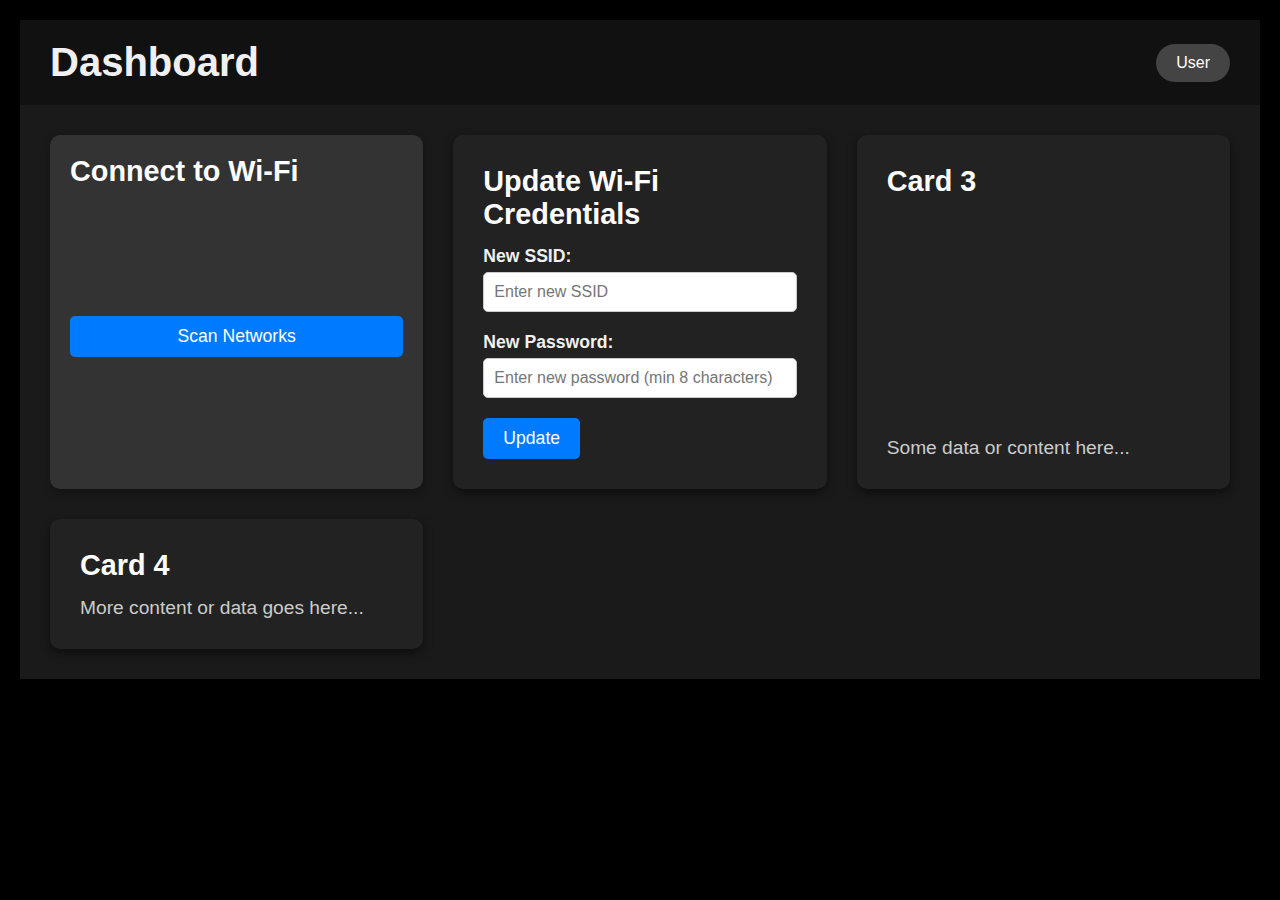
==== data/dashboard.html @ 9766be72 "v01" ====
<!DOCTYPE html>
<html lang="en">
  <head>
    <meta charset="UTF-8" />
    <meta name="viewport" content="width=device-width, initial-scale=1.0" />
    <title>Fancy Dashboard with Wi-Fi Connector</title>
    <style>
      * {
        margin: 0;
        padding: 0;
        box-sizing: border-box;
        font-family: Arial, sans-serif;
      }

      body {
        background-color: #000;
        color: #fff;
        padding: 20px;
        transition: background-color 0.5s ease;
      }

      h1 {
        color: #f0f0f0;
        text-align: left;
        font-size: 2.5rem;
        margin-bottom: 20px;
        animation: fadeIn 1s ease-out;
      }

      .wrapper {
        display: flex;
        flex-direction: column;
      }

      .header {
        display: flex;
        justify-content: space-between;
        align-items: center;
        padding: 20px 30px;
        background-color: #111;
        position: sticky;
        top: 0;
        z-index: 100;
      }

      .header h1 {
        font-size: 2.5em;
        margin: 0;
      }

      .user-info {
        padding: 10px 20px;
        background-color: #444;
        border-radius: 30px;
        cursor: pointer;
        transition: transform 0.3s ease, background-color 0.3s ease;
      }

      .user-info:hover {
        transform: translateY(-5px);
        background-color: #555;
      }

      .content {
        padding: 30px;
        background-color: #1a1a1a;
        flex: 1;
      }

      .cards {
        display: grid;
        grid-template-columns: repeat(auto-fit, minmax(300px, 1fr));
        gap: 30px;
      }

      .card {
        background-color: #222;
        padding: 30px;
        border-radius: 10px;
        box-shadow: 0 4px 10px rgba(0, 0, 0, 0.5);
        transition: transform 0.3s ease, background-color 0.3s ease;
        display: flex;
        flex-direction: column;
        justify-content: space-between;
      }

      .card:hover {
        transform: translateY(-10px);
        background-color: #333;
      }

      .card h3 {
        font-size: 1.8em;
        margin-bottom: 15px;
      }

      .card p {
        font-size: 1.2em;
        color: #ccc;
      }

      /* Wi-Fi form styles in Card 1 */
      .wifi-card {
        background-color: #333;
        padding: 20px;
        border-radius: 10px;
        box-shadow: 0 4px 10px rgba(0, 0, 0, 0.3);
        transition: transform 0.3s ease, background-color 0.3s ease;
      }

      .wifi-card:hover {
        transform: translateY(-5px);
        background-color: #444;
      }

      button {
        background-color: #007bff;
        color: #fff;
        border: none;
        padding: 10px 20px;
        border-radius: 5px;
        cursor: pointer;
        font-size: 1.1rem;
        transition: background-color 0.3s ease;
      }

      button:hover {
        background-color: #0056b3;
      }

      .form-group {
        margin-bottom: 20px;
      }

      .form-group label {
        display: block;
        margin-bottom: 5px;
        font-weight: bold;
        color: #f0f0f0;
        font-size: 1.1rem;
      }

      .form-group input {
        width: 100%;
        padding: 10px;
        border: 1px solid #ccc;
        border-radius: 5px;
        font-size: 1rem;
        box-sizing: border-box;
        transition: transform 0.3s ease;
      }

      .form-group input:focus {
        outline: none;
        border-color: #007bff;
      }

      .error-message {
        color: red;
        font-size: 14px;
        margin-top: 10px;
        display: none;
      }

      .loading {
        display: none;
        margin-top: 20px;
        text-align: center;
      }

      .loading-spinner {
        border: 4px solid #f3f3f3;
        border-top: 4px solid #3498db;
        border-radius: 50%;
        width: 30px;
        height: 30px;
        animation: spin 1s linear infinite;
        margin: 0 auto;
      }

      @keyframes spin {
        0% {
          transform: rotate(0deg);
        }
        100% {
          transform: rotate(360deg);
        }
      }

      /* Animation for page elements */
      @keyframes fadeIn {
        0% {
          opacity: 0;
          transform: translateY(-30px);
        }
        100% {
          opacity: 1;
          transform: translateY(0);
        }
      }

      @keyframes slideIn {
        0% {
          opacity: 0;
          transform: translateY(10px);
        }
        100% {
          opacity: 1;
          transform: translateY(0);
        }
      }

      @media screen and (max-width: 768px) {
        .header {
          flex-direction: column;
          text-align: center;
        }

        .header h1 {
          font-size: 2em;
        }

        .user-info {
          margin-top: 15px;
        }

        .cards {
          grid-template-columns: 1fr;
        }

        .content {
          padding: 20px;
        }
      }

      @media screen and (max-width: 480px) {
        .header h1 {
          font-size: 1.8em;
        }

        .user-info {
          font-size: 1em;
          padding: 8px 16px;
        }

        .card {
          padding: 20px;
        }

        .card h3 {
          font-size: 1.5em;
        }

        .card p {
          font-size: 1em;
        }
      }
    </style>
  </head>
  <body>
    <div class="wrapper">
      <header class="header">
        <h1>Dashboard</h1>
        <div class="user-info">
          <span>User</span>
        </div>
      </header>

      <main class="content">
        <section class="cards">
          <!-- Card 1: Wi-Fi Connector -->
          <div class="card wifi-card larger">
            <h3>Connect to Wi-Fi</h3>
            <button onclick="scanNetworks()">Scan Networks</button>
            <ul id="network-list"></ul>
          </div>

          <!-- Card 2: Update Wi-Fi Credentials -->
          <div class="card">
            <h3>Update Wi-Fi Credentials</h3>
            <form id="credentialsForm">
              <div class="form-group">
                <label for="ssid">New SSID:</label>
                <input type="text" id="ssid" name="ssid" placeholder="Enter new SSID" required />
              </div>
              <div class="form-group">
                <label for="password">New Password:</label>
                <input
                  type="password"
                  id="password"
                  name="password"
                  placeholder="Enter new password (min 8 characters)"
                  required
                  minlength="8"
                />
                <div class="error-message" id="passwordError">
                  Password must be at least 8 characters long.
                </div>
              </div>
              <button type="submit">Update</button>
            </form>
            <div class="loading" id="loading">
              <div class="loading-spinner"></div>
              <p>Updating credentials. Device will reset shortly...</p>
            </div>
          </div>

          <!-- Other cards -->
          <div class="card">
            <h3>Card 3</h3>
            <p>Some data or content here...</p>
          </div>
          <div class="card larger">
            <h3>Card 4</h3>
            <p>More content or data goes here...</p>
          </div>
        </section>
      </main>
    </div>

    <script>
      // Wi-Fi Connector Functions
      let currentOpen = null;

      function scanNetworks() {
        fetch("/scan")
          .then((response) => response.json())
          .then((data) => {
            const networkList = document.getElementById("network-list");
            networkList.innerHTML = ""; // Clear previous results
            data.forEach((network) => {
              const li = document.createElement("li");
              const networkItem = document.createElement("div");
              networkItem.classList.add("network-item");
              networkItem.innerHTML = `${network.ssid}`;

              const signalInfo = document.createElement("span");
              signalInfo.classList.add("signal-info");
              signalInfo.innerHTML = `(Signal: ${network.rssi} dBm)`;

              const passwordForm = document.createElement("div");
              passwordForm.classList.add("password-form");
              passwordForm.innerHTML = `
                <div class="form-group">
                  <label for="password-${network.ssid}">Password:</label>
                  <input type="password" id="password-${network.ssid}" />
                </div>
                <button onclick="connectToNetwork('${network.ssid}')">Connect</button>
              `;

              networkItem.appendChild(signalInfo);
              li.appendChild(networkItem);
              li.appendChild(passwordForm);
              li.onclick = (event) =>
                togglePasswordForm(event, network.ssid, li);

              networkList.appendChild(li);
            });
          })
          .catch((error) => console.error("Error fetching networks:", error));
      }

      function togglePasswordForm(event, ssid, li) {
        event.stopPropagation();
        const passwordForm = li.querySelector(".password-form");

        if (passwordForm.style.display === "block") {
          return;
        }

        if (currentOpen && currentOpen !== passwordForm) {
          currentOpen.style.display = "none";
        }

        passwordForm.style.display = "block";
        currentOpen = passwordForm;
      }

      function connectToNetwork(ssid) {
        const password = document.getElementById(`password-${ssid}`).value;

        fetch(
          "/connect?ssid=" +
            encodeURIComponent(ssid) +
            "&password=" +
            encodeURIComponent(password)
        )
          .then((response) => response.text())
          .then((message) => {
            alert(message);
          })
          .catch((error) =>
            console.error("Error connecting to network:", error)
          );
      }

      // Update Wi-Fi Credentials Form
      document.getElementById("credentialsForm").addEventListener("submit", function (event) {
        event.preventDefault();

        const password = document.getElementById("password").value;
        if (password.length < 8) {
          document.getElementById("passwordError").style.display = "block";
          return;
        } else {
          document.getElementById("passwordError").style.display = "none";
        }

        const confirmed = confirm("Are you sure you want to update the Wi-Fi credentials? The device will reset after updating.");
        if (!confirmed) return;

        document.getElementById("loading").style.display = "block";

        const ssid = document.getElementById("ssid").value;

        fetch("/update", {
          method: "POST",
          headers: {
            "Content-Type": "application/x-www-form-urlencoded",
          },
          body: `ssid=${encodeURIComponent(ssid)}&password=${encodeURIComponent(password)}`,
        })
          .then((response) => response.text())
          .then((data) => {
            alert(data);
            document.getElementById("loading").style.display = "none";
          })
          .catch((error) => {
            console.error("Error:", error);
            alert("Failed to update credentials. Please try again.");
            document.getElementById("loading").style.display = "none";
          });
      });
    </script>
  </body>
</html>
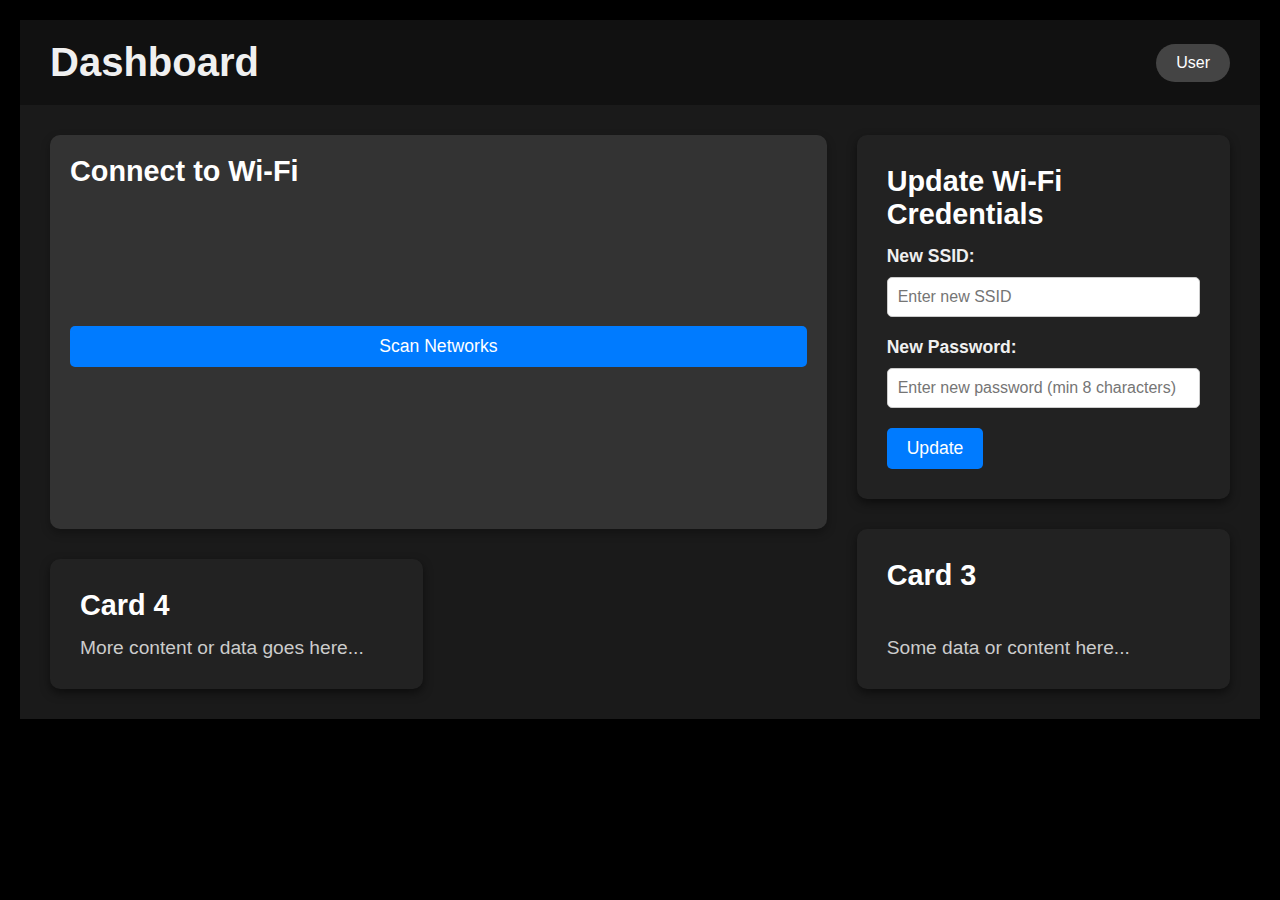
==== commit 59dc02c6: "v02" ====
--- a/data/dashboard.html
+++ b/data/dashboard.html
@@ -99,6 +99,22 @@
         color: #ccc;
       }
 
+      /* Explicitly define sizes for each card */
+      .card.larger {
+        grid-column: span 2;
+        grid-row: span 2;
+      }
+
+      .card.smaller {
+        grid-column: span 1;
+        grid-row: span 1;
+      }
+
+      .card.medium {
+        grid-column: span 1;
+        grid-row: span 2;
+      }
+
       /* Wi-Fi form styles in Card 1 */
       .wifi-card {
         background-color: #333;
@@ -134,7 +150,7 @@
 
       .form-group label {
         display: block;
-        margin-bottom: 5px;
+        margin-bottom: 10px;
         font-weight: bold;
         color: #f0f0f0;
         font-size: 1.1rem;
@@ -187,6 +203,51 @@
         }
       }
 
+      /* SSID List Styles */
+      #network-list {
+        max-height: 300px;
+        overflow-y: auto;
+        margin-top: 20px;
+        padding-right: 10px;
+      }
+
+      #network-list li {
+        background-color: #444;
+        padding: 15px;
+        border-radius: 10px;
+        margin-bottom: 10px;
+        display: flex;
+        justify-content: space-between;
+        align-items: center;
+        cursor: pointer;
+        transition: background-color 0.3s ease, transform 0.3s ease;
+        box-shadow: 0 4px 8px rgba(0, 0, 0, 0.2);
+      }
+
+      #network-list li:hover {
+        background-color: #555;
+        transform: translateY(-5px);
+      }
+
+      .network-item {
+        font-size: 1.1rem;
+        color: #fff;
+        font-weight: bold;
+      }
+
+      .signal-info {
+        color: #eeeeee;
+        font-size: 1rem;
+      }
+
+      .password-form {
+        display: none;
+        margin-top: 10px;
+        width: 100%;
+        box-sizing: border-box;
+        animation: slideIn 0.5s ease-out;
+      }
+
       /* Animation for page elements */
       @keyframes fadeIn {
         0% {
@@ -230,6 +291,13 @@
 
         .content {
           padding: 20px;
+        }
+
+        .card.larger,
+        .card.medium,
+        .card.smaller {
+          grid-column: span 1;
+          grid-row: span 1;
         }
       }
 
@@ -268,15 +336,15 @@
 
       <main class="content">
         <section class="cards">
-          <!-- Card 1: Wi-Fi Connector -->
+          <!-- Card 1: Wi-Fi Connector (Larger) -->
           <div class="card wifi-card larger">
             <h3>Connect to Wi-Fi</h3>
             <button onclick="scanNetworks()">Scan Networks</button>
             <ul id="network-list"></ul>
           </div>
 
-          <!-- Card 2: Update Wi-Fi Credentials -->
-          <div class="card">
+          <!-- Card 2: Update Wi-Fi Credentials (Smaller) -->
+          <div class="card smaller">
             <h3>Update Wi-Fi Credentials</h3>
             <form id="credentialsForm">
               <div class="form-group">
@@ -305,12 +373,14 @@
             </div>
           </div>
 
-          <!-- Other cards -->
-          <div class="card">
+          <!-- Card 3: Medium Size -->
+          <div class="card medium">
             <h3>Card 3</h3>
             <p>Some data or content here...</p>
           </div>
-          <div class="card larger">
+
+          <!-- Card 4: Smaller Size -->
+          <div class="card smaller">
             <h3>Card 4</h3>
             <p>More content or data goes here...</p>
           </div>
@@ -351,8 +421,18 @@
               networkItem.appendChild(signalInfo);
               li.appendChild(networkItem);
               li.appendChild(passwordForm);
-              li.onclick = (event) =>
-                togglePasswordForm(event, network.ssid, li);
+
+              // Add click event to the network item (not the entire li)
+              networkItem.onclick = (event) => {
+                event.stopPropagation();
+                togglePasswordForm(network.ssid, li);
+              };
+
+              // Prevent password input clicks from closing the form
+              const passwordInput = passwordForm.querySelector("input");
+              passwordInput.onclick = (event) => {
+                event.stopPropagation(); // Prevent the event from bubbling up to the li
+              };
 
               networkList.appendChild(li);
             });
@@ -360,19 +440,14 @@
           .catch((error) => console.error("Error fetching networks:", error));
       }
 
-      function togglePasswordForm(event, ssid, li) {
-        event.stopPropagation();
+      function togglePasswordForm(ssid, li) {
         const passwordForm = li.querySelector(".password-form");
-
-        if (passwordForm.style.display === "block") {
-          return;
-        }
 
         if (currentOpen && currentOpen !== passwordForm) {
           currentOpen.style.display = "none";
         }
 
-        passwordForm.style.display = "block";
+        passwordForm.style.display = passwordForm.style.display === "block" ? "none" : "block";
         currentOpen = passwordForm;
       }
 
@@ -427,10 +502,10 @@
           })
           .catch((error) => {
             console.error("Error:", error);
-            alert("Failed to update credentials. Please try again.");
-            document.getElementById("loading").style.display = "none";
-          });
-      });
+            alert("Failed to update credentials");
+      document.getElementById("loading").style.display = "none";
+    });
+});
     </script>
   </body>
 </html>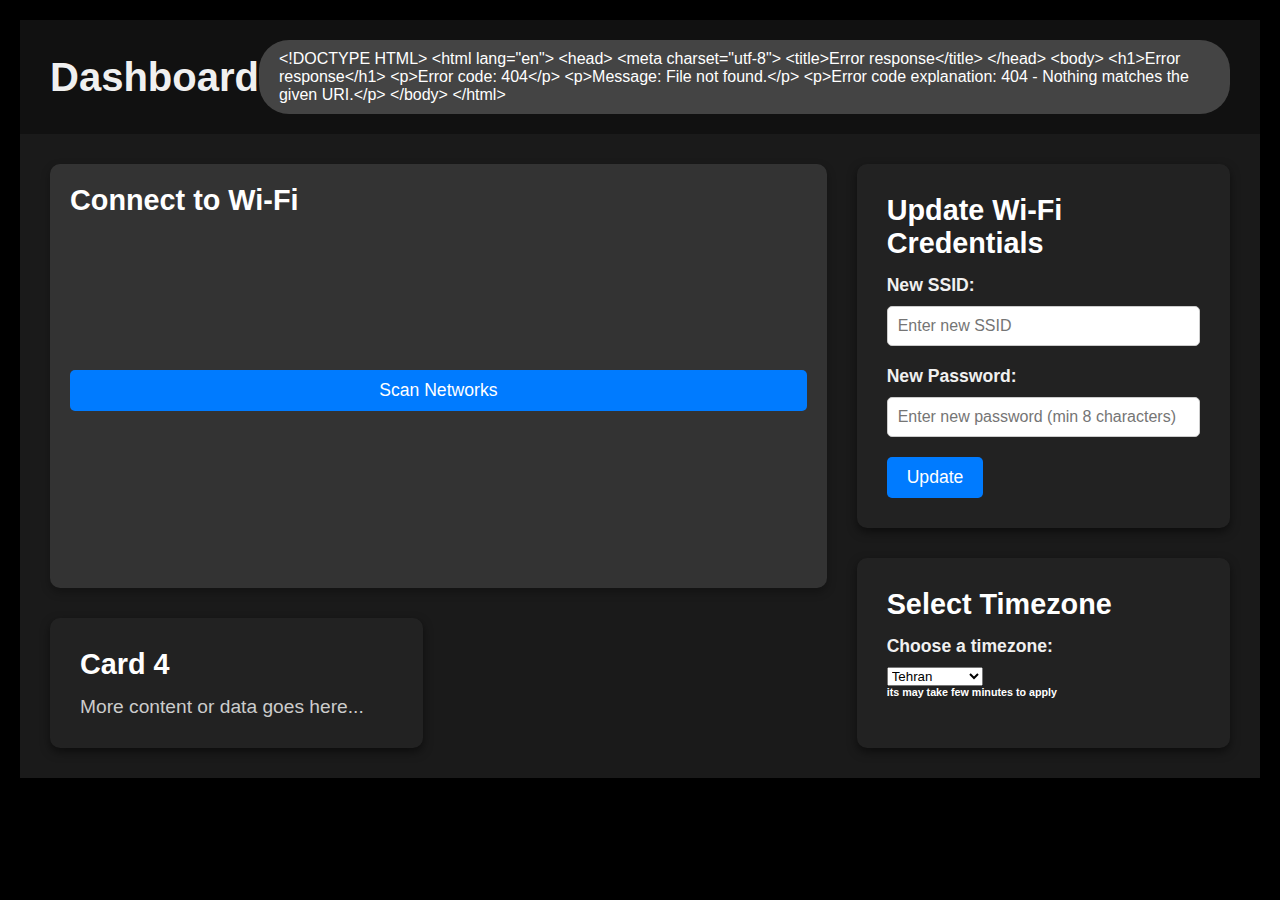
==== commit 418aa39c: "v03" ====
--- a/data/dashboard.html
+++ b/data/dashboard.html
@@ -322,6 +322,43 @@
         .card p {
           font-size: 1em;
         }
+        .forget-password-btn {
+          background-color: #ff4d4d;
+          color: #fff;
+          border: none;
+          padding: 10px 20px;
+          border-radius: 5px;
+          cursor: pointer;
+          font-size: 1rem;
+          transition: background-color 0.3s ease;
+          margin-top: 10px;
+        }
+
+        .forget-password-btn:hover {
+          background-color: #cc0000;
+        }
+        select {
+          width: 100%;
+          padding: 10px;
+          border: 1px solid #ccc;
+          border-radius: 5px;
+          background-color: #333;
+          color: #fff;
+          font-size: 1rem;
+          transition: all 0.3s ease;
+        }
+
+        select:focus {
+          outline: none;
+          border-color: #007bff;
+          box-shadow: 0 0 5px rgba(0, 123, 255, 0.5);
+        }
+
+        select:disabled {
+          background-color: #555;
+          color: #888;
+          cursor: not-allowed;
+        }
       }
     </style>
   </head>
@@ -329,8 +366,8 @@
     <div class="wrapper">
       <header class="header">
         <h1>Dashboard</h1>
-        <div class="user-info">
-          <span>User</span>
+        <div class="user-info" id="user-info">
+          <span id="connected-ssid">No Internet</span>
         </div>
       </header>
 
@@ -349,7 +386,13 @@
             <form id="credentialsForm">
               <div class="form-group">
                 <label for="ssid">New SSID:</label>
-                <input type="text" id="ssid" name="ssid" placeholder="Enter new SSID" required />
+                <input
+                  type="text"
+                  id="ssid"
+                  name="ssid"
+                  placeholder="Enter new SSID"
+                  required
+                />
               </div>
               <div class="form-group">
                 <label for="password">New Password:</label>
@@ -373,10 +416,25 @@
             </div>
           </div>
 
-          <!-- Card 3: Medium Size -->
+          <!-- Card 3: Timezone Selector -->
           <div class="card medium">
-            <h3>Card 3</h3>
-            <p>Some data or content here...</p>
+            <h3>Select Timezone</h3>
+            <div class="form-group">
+              <label for="timezone">Choose a timezone:</label>
+              <select
+                id="timezone"
+                name="timezone"
+                onchange="updateTimezone(this.value)"
+                disabled
+              >
+                <option value="Asia/Tehran" selected>Tehran</option>
+                <option value="America/Los_Angeles">Los Angeles</option>
+                <option value="Europe/Berlin">Berlin</option>
+                <option value="Asia/Tokyo">Tokyo</option>
+                <option value="Europe/London">London</option>
+              </select>
+              <h6>its may take few minutes to apply<h6>
+            </div>
           </div>
 
           <!-- Card 4: Smaller Size -->
@@ -391,7 +449,21 @@
     <script>
       // Wi-Fi Connector Functions
       let currentOpen = null;
-
+      let connectedSSID = ""; // Store the currently connected SSID
+
+      // Fetch the connected SSID on page load
+      fetch("/get-connected-ssid")
+        .then((response) => response.text())
+        .then((ssid) => {
+          connectedSSID = ssid;
+          document.getElementById("connected-ssid").textContent =
+            ssid || "No Internet";
+        })
+        .catch((error) =>
+          console.error("Error fetching connected SSID:", error)
+        );
+
+      // Function to scan networks
       function scanNetworks() {
         fetch("/scan")
           .then((response) => response.json())
@@ -410,13 +482,23 @@
 
               const passwordForm = document.createElement("div");
               passwordForm.classList.add("password-form");
-              passwordForm.innerHTML = `
-                <div class="form-group">
-                  <label for="password-${network.ssid}">Password:</label>
-                  <input type="password" id="password-${network.ssid}" />
-                </div>
-                <button onclick="connectToNetwork('${network.ssid}')">Connect</button>
-              `;
+
+              // Check if the network is the currently connected one
+              if (network.ssid === connectedSSID) {
+                // Show "Forget Password" button instead of password input
+                passwordForm.innerHTML = `
+                  <button class="forget-password-btn" onclick="forgetNetwork('${network.ssid}')">Forget Password</button>
+                `;
+              } else {
+                // Show password input for other networks
+                passwordForm.innerHTML = `
+                  <div class="form-group">
+                    <label for="password-${network.ssid}">Password:</label>
+                    <input type="password" id="password-${network.ssid}" />
+                  </div>
+                  <button onclick="connectToNetwork('${network.ssid}')">Connect</button>
+                `;
+              }
 
               networkItem.appendChild(signalInfo);
               li.appendChild(networkItem);
@@ -430,9 +512,11 @@
 
               // Prevent password input clicks from closing the form
               const passwordInput = passwordForm.querySelector("input");
-              passwordInput.onclick = (event) => {
-                event.stopPropagation(); // Prevent the event from bubbling up to the li
-              };
+              if (passwordInput) {
+                passwordInput.onclick = (event) => {
+                  event.stopPropagation(); // Prevent the event from bubbling up to the li
+                };
+              }
 
               networkList.appendChild(li);
             });
@@ -440,6 +524,7 @@
           .catch((error) => console.error("Error fetching networks:", error));
       }
 
+      // Function to toggle password form
       function togglePasswordForm(ssid, li) {
         const passwordForm = li.querySelector(".password-form");
 
@@ -447,10 +532,12 @@
           currentOpen.style.display = "none";
         }
 
-        passwordForm.style.display = passwordForm.style.display === "block" ? "none" : "block";
+        passwordForm.style.display =
+          passwordForm.style.display === "block" ? "none" : "block";
         currentOpen = passwordForm;
       }
 
+      // Function to connect to a network
       function connectToNetwork(ssid) {
         const password = document.getElementById(`password-${ssid}`).value;
 
@@ -463,49 +550,99 @@
           .then((response) => response.text())
           .then((message) => {
             alert(message);
+            location.reload(); // Reload the page to update the connected SSID
           })
           .catch((error) =>
             console.error("Error connecting to network:", error)
           );
       }
 
+      // Function to forget a network
+      function forgetNetwork(ssid) {
+        const confirmed = confirm(`Are you sure you want to forget "${ssid}"?`);
+        if (!confirmed) return;
+
+        fetch("/forget?ssid=" + encodeURIComponent(ssid))
+          .then((response) => response.text())
+          .then((message) => {
+            alert(message);
+            location.reload(); // Reload the page to update the connected SSID
+          })
+          .catch((error) => console.error("Error forgetting network:", error));
+      }
+
       // Update Wi-Fi Credentials Form
-      document.getElementById("credentialsForm").addEventListener("submit", function (event) {
-        event.preventDefault();
-
-        const password = document.getElementById("password").value;
-        if (password.length < 8) {
-          document.getElementById("passwordError").style.display = "block";
-          return;
-        } else {
-          document.getElementById("passwordError").style.display = "none";
-        }
-
-        const confirmed = confirm("Are you sure you want to update the Wi-Fi credentials? The device will reset after updating.");
-        if (!confirmed) return;
-
-        document.getElementById("loading").style.display = "block";
-
-        const ssid = document.getElementById("ssid").value;
-
-        fetch("/update", {
-          method: "POST",
-          headers: {
-            "Content-Type": "application/x-www-form-urlencoded",
-          },
-          body: `ssid=${encodeURIComponent(ssid)}&password=${encodeURIComponent(password)}`,
-        })
+      document
+        .getElementById("credentialsForm")
+        .addEventListener("submit", function (event) {
+          event.preventDefault();
+
+          const password = document.getElementById("password").value;
+          if (password.length < 8) {
+            document.getElementById("passwordError").style.display = "block";
+            return;
+          } else {
+            document.getElementById("passwordError").style.display = "none";
+          }
+
+          const confirmed = confirm(
+            "Are you sure you want to update the Wi-Fi credentials? The device will reset after updating."
+          );
+          if (!confirmed) return;
+
+          document.getElementById("loading").style.display = "block";
+
+          const ssid = document.getElementById("ssid").value;
+
+          fetch("/update", {
+            method: "POST",
+            headers: {
+              "Content-Type": "application/x-www-form-urlencoded",
+            },
+            body: `ssid=${encodeURIComponent(
+              ssid
+            )}&password=${encodeURIComponent(password)}`,
+          })
+            .then((response) => response.text())
+            .then((data) => {
+              alert(data);
+              document.getElementById("loading").style.display = "none";
+            })
+            .catch((error) => {
+              console.error("Error:", error);
+              alert("Failed to update credentials");
+              document.getElementById("loading").style.display = "none";
+            });
+        });
+      // Function to update the timezone
+      function updateTimezone(timezone) {
+        fetch("/set-timezone?timezone=" + encodeURIComponent(timezone))
           .then((response) => response.text())
-          .then((data) => {
-            alert(data);
-            document.getElementById("loading").style.display = "none";
+          .then((message) => {
+            alert(message);
           })
           .catch((error) => {
-            console.error("Error:", error);
-            alert("Failed to update credentials");
-      document.getElementById("loading").style.display = "none";
-    });
-});
+            console.error("Error updating timezone:", error);
+            alert("Failed to update timezone");
+          });
+      }
+
+      // Enable the dropdown if connected to the internet
+      function checkInternetAndEnableDropdown() {
+        fetch("/get-connected-ssid")
+          .then((response) => response.text())
+          .then((ssid) => {
+            if (ssid) {
+              document.getElementById("timezone").disabled = false;
+            }
+          })
+          .catch((error) => {
+            console.error("Error checking internet connection:", error);
+          });
+      }
+
+      // Check internet connection on page load
+      window.onload = checkInternetAndEnableDropdown;
     </script>
   </body>
-</html>+</html>
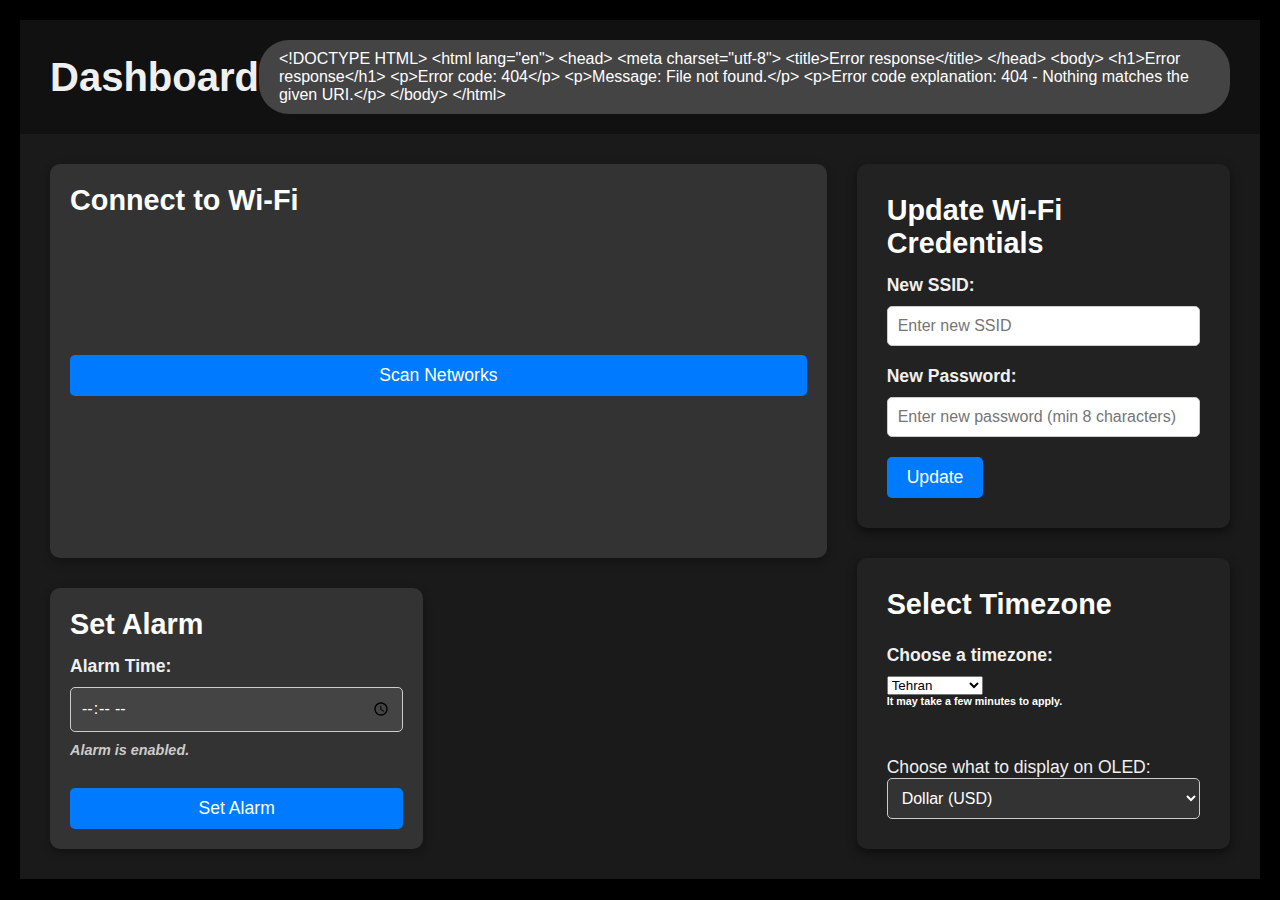
==== commit f8f620f3: "v3.9" ====
--- a/data/dashboard.html
+++ b/data/dashboard.html
@@ -358,6 +358,198 @@
           background-color: #555;
           color: #888;
           cursor: not-allowed;
+        }
+
+        /* Style for the new dropdown */
+        .display-item-dropdown {
+          margin-top: 20px;
+        }
+
+        .display-item-dropdown label {
+          font-size: 1.1rem;
+          color: #f0f0f0;
+          margin-bottom: 10px;
+        }
+
+        .display-item-dropdown select {
+          width: 100%;
+          padding: 10px;
+          border: 1px solid #ccc;
+          border-radius: 5px;
+          background-color: #333;
+          color: #fff;
+          font-size: 1rem;
+          transition: all 0.3s ease;
+        }
+
+        .display-item-dropdown select:focus {
+          outline: none;
+          border-color: #007bff;
+          box-shadow: 0 0 5px rgba(0, 123, 255, 0.5);
+        }
+
+        /* Style for the <h6> tag */
+        h6 {
+          font-size: 0.9rem;
+          color: #ccc;
+          margin-top: 10px;
+          font-style: italic;
+          transition: color 0.3s ease;
+        }
+
+        h6:hover {
+          color: #fff;
+        }
+      }
+      .alarm-card {
+        background-color: #333;
+        padding: 20px;
+        border-radius: 10px;
+        box-shadow: 0 4px 10px rgba(0, 0, 0, 0.3);
+        transition: transform 0.3s ease, background-color 0.3s ease;
+      }
+
+      .alarm-card:hover {
+        transform: translateY(-5px);
+        background-color: #444;
+      }
+
+      .alarm-card input[type="time"] {
+        width: 100%;
+        padding: 10px;
+        border: 1px solid #ccc;
+        border-radius: 5px;
+        background-color: #444;
+        color: #fff;
+        font-size: 1rem;
+        transition: all 0.3s ease;
+      }
+
+      .alarm-card input[type="time"]:focus {
+        outline: none;
+        border-color: #007bff;
+        box-shadow: 0 0 5px rgba(0, 123, 255, 0.5);
+      }
+
+      .alarm-card button {
+        margin-top: 10px;
+      }
+
+      .alarm-status {
+        font-size: 0.9rem;
+        color: #ccc;
+        margin-top: 10px;
+        font-style: italic;
+      }
+
+      .alarm-status.active {
+        color: #00ff00;
+      }
+
+      /* Alarm indicator */
+      .alarm-indicator {
+        position: fixed;
+        bottom: 20px;
+        right: 20px;
+        font-size: 1.5rem;
+        color: #00ff00;
+        display: none;
+      }
+
+      /* Style for the OLED dropdown */
+      .display-item-dropdown {
+        margin-top: 20px;
+      }
+
+      .display-item-dropdown label {
+        font-size: 1.1rem;
+        color: #f0f0f0;
+        margin-bottom: 10px;
+      }
+
+      .display-item-dropdown select {
+        width: 100%;
+        padding: 10px;
+        border: 1px solid #ccc;
+        border-radius: 5px;
+        background-color: #333;
+        color: #fff;
+        font-size: 1rem;
+        transition: all 0.3s ease;
+      }
+
+      .display-item-dropdown select:focus {
+        outline: none;
+        border-color: #007bff;
+        box-shadow: 0 0 5px rgba(0, 123, 255, 0.5);
+      }
+
+      /* Animation for page elements */
+      @keyframes fadeIn {
+        0% {
+          opacity: 0;
+          transform: translateY(-30px);
+        }
+        100% {
+          opacity: 1;
+          transform: translateY(0);
+        }
+      }
+
+      @keyframes slideIn {
+        0% {
+          opacity: 0;
+          transform: translateY(10px);
+        }
+        100% {
+          opacity: 1;
+          transform: translateY(0);
+        }
+      }
+
+      @media screen and (max-width: 768px) {
+        .header {
+          flex-direction: column;
+          text-align: center;
+        }
+
+        .header h1 {
+          font-size: 2em;
+        }
+
+        .user-info {
+          margin-top: 15px;
+        }
+
+        .cards {
+          grid-template-columns: 1fr;
+        }
+
+        .content {
+          padding: 20px;
+        }
+      }
+
+      @media screen and (max-width: 480px) {
+        .header h1 {
+          font-size: 1.8em;
+        }
+
+        .user-info {
+          font-size: 1em;
+          padding: 8px 16px;
+        }
+
+        .card {
+          padding: 20px;
+        }
+
+        .card h3 {
+          font-size: 1.5em;
+        }
+
+        .card p {
+          font-size: 1em;
         }
       }
     </style>
@@ -433,23 +625,56 @@
                 <option value="Asia/Tokyo">Tokyo</option>
                 <option value="Europe/London">London</option>
               </select>
-              <h6>its may take few minutes to apply<h6>
+              <h6>It may take a few minutes to apply.</h6>
+            </div>
+
+            <!-- New Dropdown for Display Item -->
+            <div class="display-item-dropdown">
+              <label for="display-item">Choose what to display on OLED:</label>
+              <select
+                id="display-item"
+                name="display-item"
+                onchange="updateDisplayItem(this.value)"
+              >
+                <option value="USD">Dollar (USD)</option>
+                <option value="IMCOIN">IMCOIN</option>
+                <option value="BTC">Bitcoin (BTC)</option>
+              </select>
             </div>
           </div>
 
-          <!-- Card 4: Smaller Size -->
-          <div class="card smaller">
-            <h3>Card 4</h3>
-            <p>More content or data goes here...</p>
+          <!-- Card 4: Alarm (Smaller) -->
+          <div class="card smaller alarm-card">
+            <h3>Set Alarm</h3>
+            <div class="form-group">
+              <label for="alarm-time">Alarm Time:</label>
+              <input
+                type="time"
+                id="alarm-time"
+                name="alarm-time"
+                required
+                disabled
+              />
+              <h6 class="alarm-status" id="alarm-status">
+                Alarm is disabled (no internet connection).
+              </h6>
+            </div>
+            <button id="set-alarm-btn" onclick="setAlarm()" disabled>
+              Set Alarm
+            </button>
           </div>
         </section>
       </main>
     </div>
 
+    <!-- Alarm indicator -->
+    <div class="alarm-indicator" id="alarm-indicator">🕒</div>
+
     <script>
       // Wi-Fi Connector Functions
       let currentOpen = null;
       let connectedSSID = ""; // Store the currently connected SSID
+      let alarmTime = ""; // Store the alarm time
 
       // Fetch the connected SSID on page load
       fetch("/get-connected-ssid")
@@ -458,10 +683,36 @@
           connectedSSID = ssid;
           document.getElementById("connected-ssid").textContent =
             ssid || "No Internet";
+
+          // Enable/disable timezone and alarm card based on internet connection
+          updateInternetDependentElements(ssid);
         })
         .catch((error) =>
           console.error("Error fetching connected SSID:", error)
         );
+
+      // Function to enable/disable timezone and alarm card based on internet connection
+      function updateInternetDependentElements(ssid) {
+        const timezoneDropdown = document.getElementById("timezone");
+        const alarmTimeInput = document.getElementById("alarm-time");
+        const setAlarmBtn = document.getElementById("set-alarm-btn");
+        const alarmStatus = document.getElementById("alarm-status");
+
+        if (ssid) {
+          // Enable timezone dropdown and alarm card
+          timezoneDropdown.disabled = false;
+          alarmTimeInput.disabled = false;
+          setAlarmBtn.disabled = false;
+          alarmStatus.textContent = "Alarm is enabled.";
+        } else {
+          // Disable timezone dropdown and alarm card
+          timezoneDropdown.disabled = true;
+          alarmTimeInput.disabled = true;
+          setAlarmBtn.disabled = true;
+          alarmStatus.textContent =
+            "Alarm is disabled (no internet connection).";
+        }
+      }
 
       // Function to scan networks
       function scanNetworks() {
@@ -614,6 +865,7 @@
               document.getElementById("loading").style.display = "none";
             });
         });
+
       // Function to update the timezone
       function updateTimezone(timezone) {
         fetch("/set-timezone?timezone=" + encodeURIComponent(timezone))
@@ -627,22 +879,52 @@
           });
       }
 
-      // Enable the dropdown if connected to the internet
-      function checkInternetAndEnableDropdown() {
+      // Function to update the display item
+      function updateDisplayItem(item) {
+        fetch("/set-display-item?item=" + encodeURIComponent(item))
+          .then((response) => response.text())
+          .then((message) => {
+            alert(message);
+          })
+          .catch((error) => {
+            console.error("Error updating display item:", error);
+            alert("Failed to update display item");
+          });
+      }
+
+      // Function to set the alarm
+      function setAlarm() {
+        const alarmTime = document.getElementById("alarm-time").value;
+        if (!alarmTime) {
+          alert("Please select a valid time for the alarm.");
+          return;
+        }
+
+        fetch("/set-alarm?time=" + encodeURIComponent(alarmTime))
+          .then((response) => response.text())
+          .then((message) => {
+            alert(message);
+            document.getElementById("alarm-status").textContent =
+              "Alarm set for " + alarmTime;
+            document.getElementById("alarm-status").classList.add("active");
+          })
+          .catch((error) => {
+            console.error("Error setting alarm:", error);
+            alert("Failed to set alarm.");
+          });
+      }
+
+      // Check internet connection on page load
+      window.onload = function () {
         fetch("/get-connected-ssid")
           .then((response) => response.text())
           .then((ssid) => {
-            if (ssid) {
-              document.getElementById("timezone").disabled = false;
-            }
+            updateInternetDependentElements(ssid);
           })
           .catch((error) => {
             console.error("Error checking internet connection:", error);
           });
-      }
-
-      // Check internet connection on page load
-      window.onload = checkInternetAndEnableDropdown;
+      };
     </script>
   </body>
 </html>
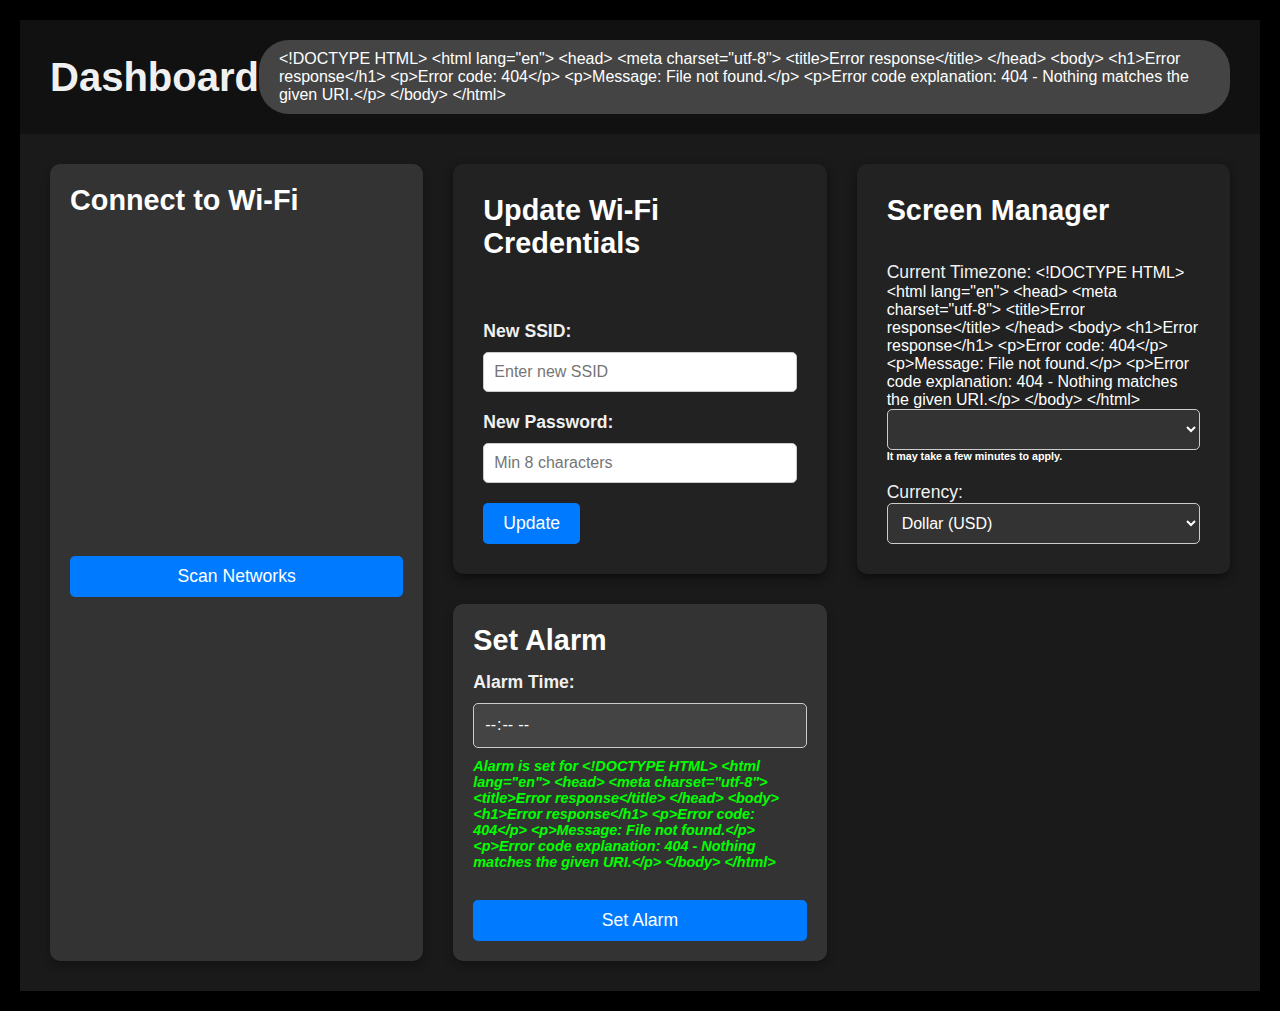
==== commit 7a02dbb1: "v4" ====
--- a/data/dashboard.html
+++ b/data/dashboard.html
@@ -392,7 +392,7 @@
         h6 {
           font-size: 0.9rem;
           color: #ccc;
-          margin-top: 10px;
+          margin-top: 20px;
           font-style: italic;
           transition: color 0.3s ease;
         }
@@ -566,7 +566,7 @@
       <main class="content">
         <section class="cards">
           <!-- Card 1: Wi-Fi Connector (Larger) -->
-          <div class="card wifi-card larger">
+          <div class="card wifi-card medium">
             <h3>Connect to Wi-Fi</h3>
             <button onclick="scanNetworks()">Scan Networks</button>
             <ul id="network-list"></ul>
@@ -592,7 +592,7 @@
                   type="password"
                   id="password"
                   name="password"
-                  placeholder="Enter new password (min 8 characters)"
+                  placeholder="Min 8 characters"
                   required
                   minlength="8"
                 />
@@ -609,17 +609,18 @@
           </div>
 
           <!-- Card 3: Timezone Selector -->
-          <div class="card medium">
-            <h3>Select Timezone</h3>
-            <div class="form-group">
-              <label for="timezone">Choose a timezone:</label>
+          <div class="card">
+            <h3>Screen Manager</h3>
+            <div class="display-item-dropdown">
+              <label for="timezone">Current Timezone:</label>
+              <span id="current-timezone">Fetching...</span>
               <select
                 id="timezone"
                 name="timezone"
                 onchange="updateTimezone(this.value)"
                 disabled
               >
-                <option value="Asia/Tehran" selected>Tehran</option>
+                <option value="Asia/Tehran">Tehran</option>
                 <option value="America/Los_Angeles">Los Angeles</option>
                 <option value="Europe/Berlin">Berlin</option>
                 <option value="Asia/Tokyo">Tokyo</option>
@@ -630,7 +631,7 @@
 
             <!-- New Dropdown for Display Item -->
             <div class="display-item-dropdown">
-              <label for="display-item">Choose what to display on OLED:</label>
+              <label for="display-item">Currency:</label>
               <select
                 id="display-item"
                 name="display-item"
@@ -667,29 +668,50 @@
       </main>
     </div>
 
-    <!-- Alarm indicator -->
-    <div class="alarm-indicator" id="alarm-indicator">🕒</div>
-
     <script>
       // Wi-Fi Connector Functions
       let currentOpen = null;
       let connectedSSID = ""; // Store the currently connected SSID
       let alarmTime = ""; // Store the alarm time
 
-      // Fetch the connected SSID on page load
-      fetch("/get-connected-ssid")
-        .then((response) => response.text())
-        .then((ssid) => {
-          connectedSSID = ssid;
-          document.getElementById("connected-ssid").textContent =
-            ssid || "No Internet";
-
-          // Enable/disable timezone and alarm card based on internet connection
-          updateInternetDependentElements(ssid);
-        })
-        .catch((error) =>
-          console.error("Error fetching connected SSID:", error)
-        );
+      // Fetch the connected SSID, timezone, and alarm settings on page load
+      function fetchSettings() {
+        fetch("/get-connected-ssid")
+          .then((response) => response.text())
+          .then((ssid) => {
+            connectedSSID = ssid;
+            document.getElementById("connected-ssid").textContent =
+              ssid || "No Internet";
+
+            // Enable/disable timezone and alarm card based on internet connection
+            updateInternetDependentElements(ssid);
+          })
+          .catch((error) =>
+            console.error("Error fetching connected SSID:", error)
+          );
+
+        fetch("/get-timezone")
+          .then((response) => response.text())
+          .then((timezone) => {
+            document.getElementById("current-timezone").textContent = timezone;
+            document.getElementById("timezone").value = timezone;
+          })
+          .catch((error) => console.error("Error fetching timezone:", error));
+
+        fetch("/get-alarm")
+          .then((response) => response.text())
+          .then((alarm) => {
+            if (alarm) {
+              document.getElementById("alarm-time").value = alarm;
+              document.getElementById("alarm-time").disabled = true;
+              document.getElementById("set-alarm-btn").disabled = true;
+              document.getElementById("alarm-status").textContent =
+                "Alarm is set for " + alarm;
+              document.getElementById("alarm-status").classList.add("active");
+            }
+          })
+          .catch((error) => console.error("Error fetching alarm:", error));
+      }
 
       // Function to enable/disable timezone and alarm card based on internet connection
       function updateInternetDependentElements(ssid) {
@@ -872,6 +894,7 @@
           .then((response) => response.text())
           .then((message) => {
             alert(message);
+            document.getElementById("current-timezone").textContent = timezone;
           })
           .catch((error) => {
             console.error("Error updating timezone:", error);
@@ -907,6 +930,8 @@
             document.getElementById("alarm-status").textContent =
               "Alarm set for " + alarmTime;
             document.getElementById("alarm-status").classList.add("active");
+            document.getElementById("alarm-time").disabled = true;
+            document.getElementById("set-alarm-btn").disabled = true;
           })
           .catch((error) => {
             console.error("Error setting alarm:", error);
@@ -914,16 +939,9 @@
           });
       }
 
-      // Check internet connection on page load
+      // Fetch settings on page load
       window.onload = function () {
-        fetch("/get-connected-ssid")
-          .then((response) => response.text())
-          .then((ssid) => {
-            updateInternetDependentElements(ssid);
-          })
-          .catch((error) => {
-            console.error("Error checking internet connection:", error);
-          });
+        fetchSettings();
       };
     </script>
   </body>
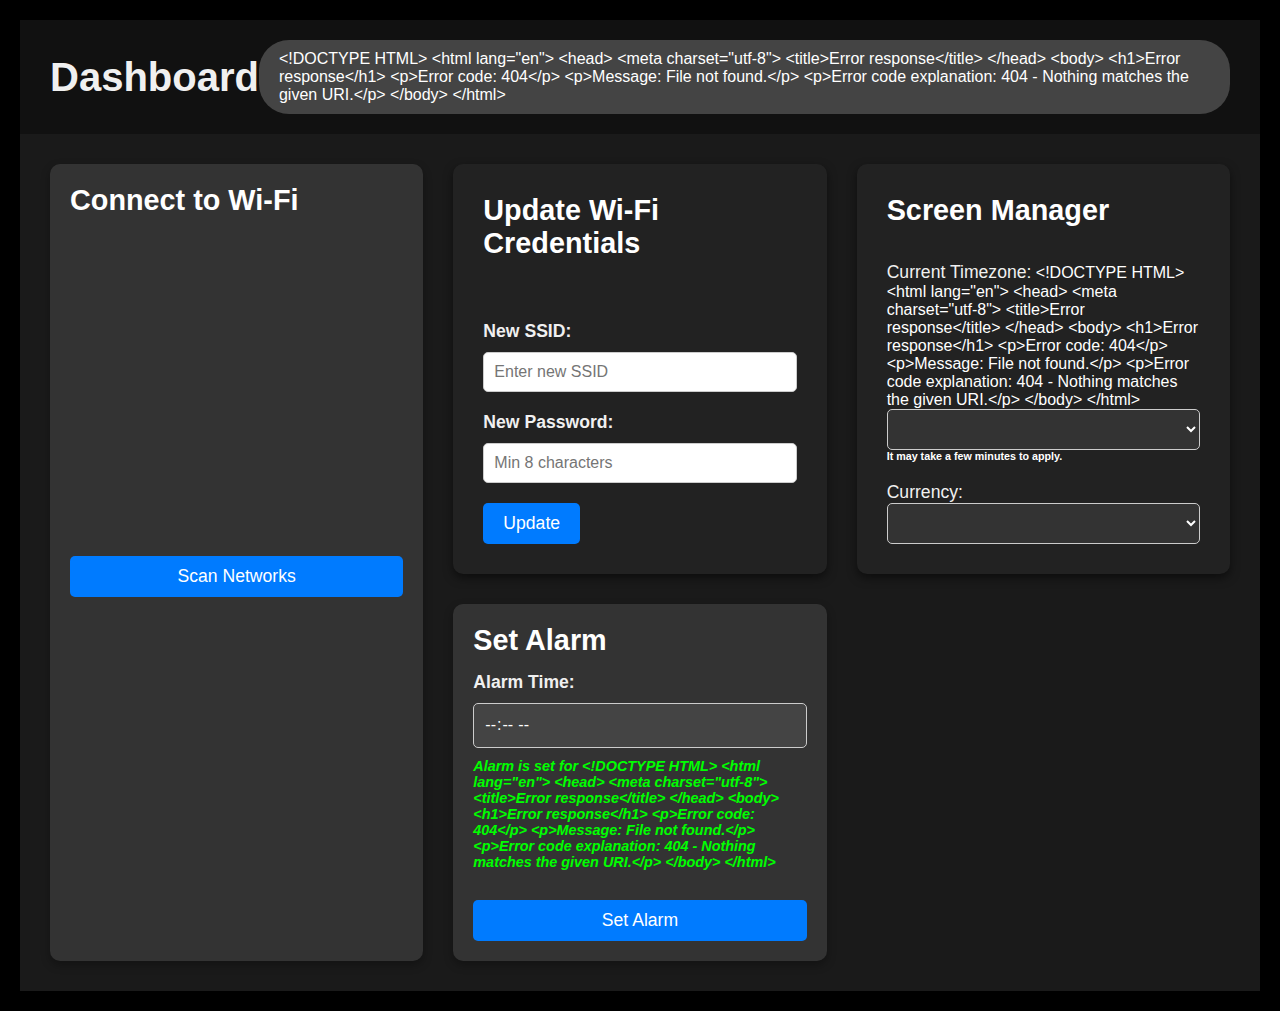
==== commit 414342fd: "v6" ====
--- a/data/dashboard.html
+++ b/data/dashboard.html
@@ -638,8 +638,13 @@
                 onchange="updateDisplayItem(this.value)"
               >
                 <option value="USD">Dollar (USD)</option>
-                <option value="IMCOIN">IMCOIN</option>
-                <option value="BTC">Bitcoin (BTC)</option>
+                <option value="EUR">Euro</option>
+                <option value="GBP">British Pound Sterling (GBP)</option>
+                <option value="Emami_Coin">IMAM COIN</option>
+                <option value="Gold18">Gold (Toman)</option>
+                <option value="Bitcoin">Bitcoin</option>
+                <option value="ETH">Ethereum</option>
+                <option value="LTC">Litecoin</option>
               </select>
             </div>
           </div>
@@ -698,6 +703,13 @@
           })
           .catch((error) => console.error("Error fetching timezone:", error));
 
+        fetch("/get-display-item")
+          .then((response) => response.text())
+          .then((item) => {
+            document.getElementById("display-item").value = item;
+          })
+          .catch((error) => console.error("Error fetching currency:", error));
+
         fetch("/get-alarm")
           .then((response) => response.text())
           .then((alarm) => {
@@ -719,17 +731,20 @@
         const alarmTimeInput = document.getElementById("alarm-time");
         const setAlarmBtn = document.getElementById("set-alarm-btn");
         const alarmStatus = document.getElementById("alarm-status");
+        const CurrencyStatus = document.getElementById("display-item");
 
         if (ssid) {
           // Enable timezone dropdown and alarm card
           timezoneDropdown.disabled = false;
           alarmTimeInput.disabled = false;
+          CurrencyStatus.disabled = false;
           setAlarmBtn.disabled = false;
           alarmStatus.textContent = "Alarm is enabled.";
         } else {
           // Disable timezone dropdown and alarm card
           timezoneDropdown.disabled = true;
           alarmTimeInput.disabled = true;
+          CurrencyStatus.disabled = true;
           setAlarmBtn.disabled = true;
           alarmStatus.textContent =
             "Alarm is disabled (no internet connection).";
@@ -908,6 +923,8 @@
           .then((response) => response.text())
           .then((message) => {
             alert(message);
+
+            //salam
           })
           .catch((error) => {
             console.error("Error updating display item:", error);
